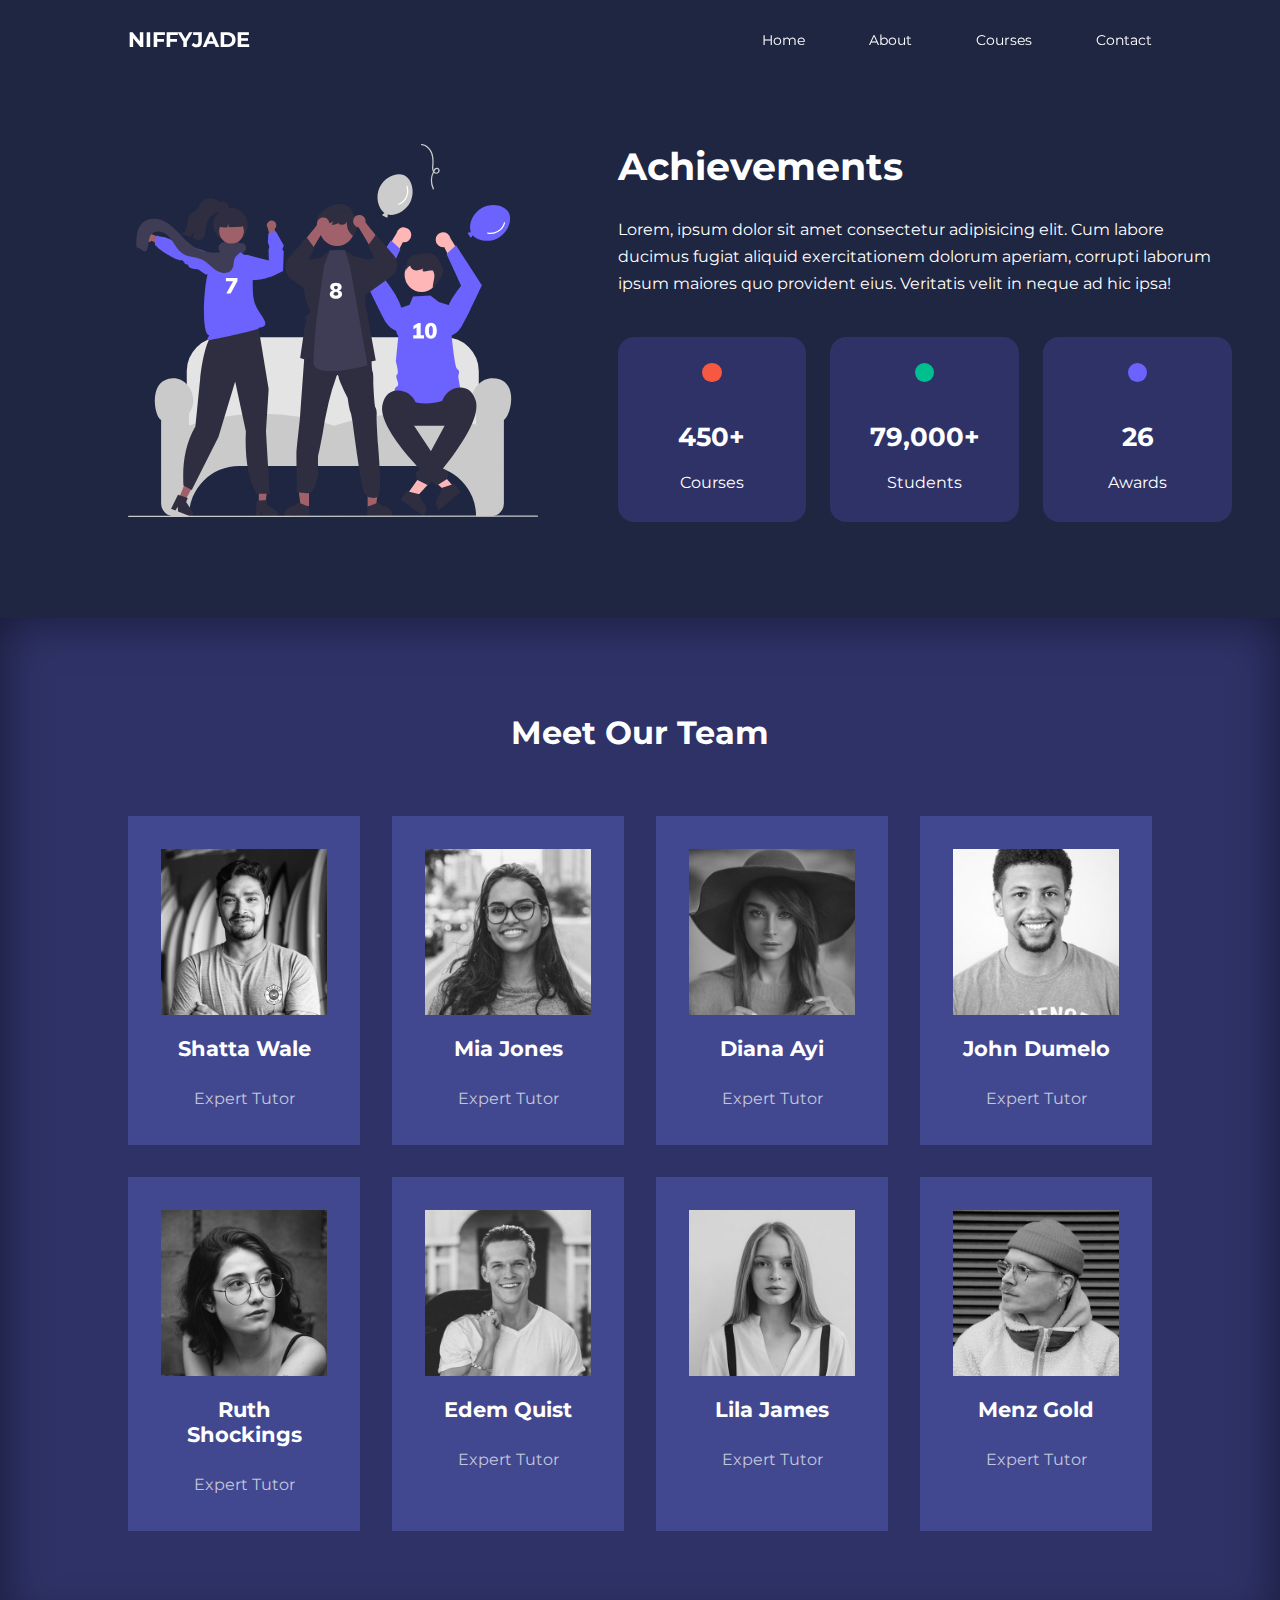
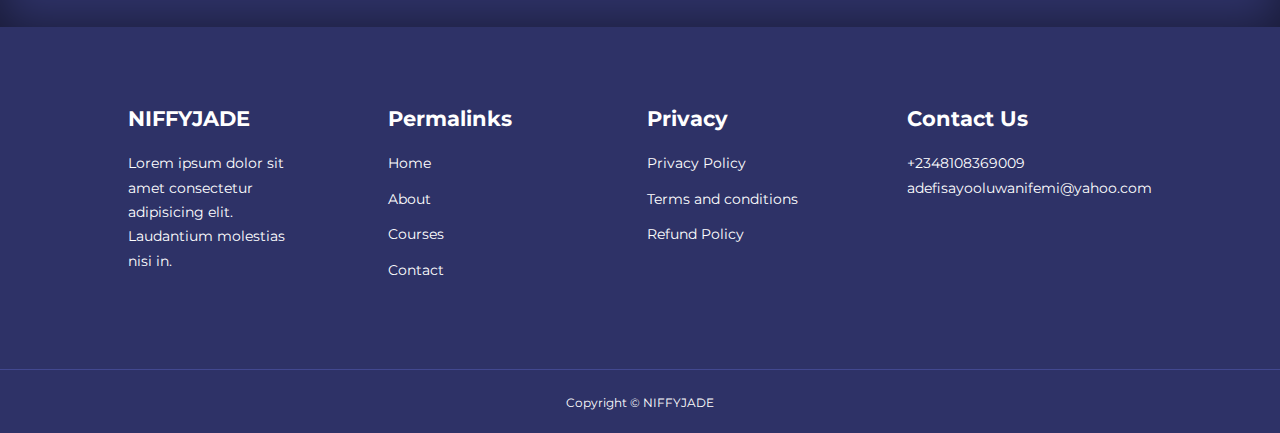
==== Education website/about.html @ f6dd6557 "Add files via upload" ====
<!DOCTYPE html>
<html lang="en">
<head>
    <meta charset="UTF-8">
    <meta http-equiv="X-UA-Compatible" content="IE=edge">
    <meta name="viewport" content="width=device-width, initial-scale=1.0">
    <title>Education Website</title>


    <!-- Iconscout Cdn-->
    <link rel="stylesheet" href="https://unicons.iconscout.com/release/v4.0.8/css/line.css">

    <!-- Google font (Montserrat) -->
    <link rel="preconnect" href="https://fonts.googleapis.com">
    <link rel="preconnect" href="https://fonts.gstatic.com" crossorigin>
    <link href="https://fonts.googleapis.com/css2?family=Montserrat:ital,wght@0,300;0,400;0,500;0,600;0,700;0,900;1,800&display=swap" rel="stylesheet">

    <link rel="stylesheet" href="./css/style.css">
    <link rel="stylesheet" href="./css/about.css">
</head>
<body>
    <!------- Navbar ------->
    <nav>
        <div class="container nav__container">
            <a href="index.html"><h4>NIFFYJADE</h4></a>
            <ul class="nav__menu"> 
                    <li><a href="index.html">Home</a></li>
                    <li><a href="about.html">About</a></li>
                    <li><a href="courses.html">Courses</a></li>
                    <li><a href="contact.html">Contact</a></li> 
            </ul>
            <button id="open-menu-btn"><i class="uil uil-bars"></i></button>
            <button id="close-menu-btn"><i class="uil uil-multiply"></i></button>
        </div>
    </nav>
    <!------- End Navbar ------->




    <!---------- Achivement --------->
    <section class="about__achievements">
        <div class="container about__achievements-container">
            <div class="about__achievements-left">
                <img src="./images/about achievements.svg" alt="#">
            </div>

            <div class="about__achievements-right">
                <h1>Achievements</h1>
                <p>
                    Lorem, ipsum dolor sit amet consectetur adipisicing elit. Cum labore ducimus fugiat aliquid exercitationem dolorum aperiam, corrupti laborum ipsum maiores quo provident eius. Veritatis velit in neque ad hic ipsa!
                </p>
                <div class="achievements__cards">
                    <article class="achievement__card">
                        <span class="achievement__icon">
                            <i class="uil uil-video"></i>
                        </span>
                        <h3>450+</h3>
                        <p>Courses</p>
                    </article>

                    <article class="achievement__card">
                        <span class="achievement__icon">
                            <i class="uil uil-users-alt"></i>
                        </span>
                        <h3>79,000+</h3>
                        <p>Students</p>
                    </article>

                    <article class="achievement__card">
                        <span class="achievement__icon">
                            <i class="uil uil-trophy"></i>
                        </span>
                        <h3>26</h3>
                        <p>Awards</p>
                    </article>
                </div>
            </div>
        </div>
    </section>
    <!--------- End Achievement ------>




    <!----- Start Team ---------->
    <section class="team">
        <h2>Meet Our Team</h2>
        <div class="container team__container">
            <article class="team__member">
                <div class="team__member-image">
                    <img src="./images/tm1.jpg" alt="">
                </div>
                <div class="team__member-info">
                    <h4>Shatta Wale</h4>
                    <p>Expert Tutor</p>
                </div>
                <div class="team__member-socials">
                    <a href="https://instagram.com" target="_blank"><i class="uil uil-instagram"></i></a>
                    <a href="https://twitter.com" target="_blank"><i class="uil uil-twitter-alt"></i></a>
                    <a href="https://linkedin.com" target="_blank"><i class="uil uil-linkedin-alt"></i></a>
                </div>
            </article>

            <article class="team__member">
                <div class="team__member-image">
                    <img src="./images/tm2.jpg" alt="">
                </div>
                <div class="team__member-info">
                    <h4>Mia Jones</h4>
                    <p>Expert Tutor</p>
                </div>
                <div class="team__member-socials">
                    <a href="https://instagram.com" target="_blank"><i class="uil uil-instagram"></i></a>
                    <a href="https://twitter.com" target="_blank"><i class="uil uil-twitter-alt"></i></a>
                    <a href="https://linkedin.com" target="_blank"><i class="uil uil-linkedin-alt"></i></a>
                </div>
            </article>

            <article class="team__member">
                <div class="team__member-image">
                    <img src="./images/tm3.jpg" alt="">
                </div>
                <div class="team__member-info">
                    <h4>Diana Ayi</h4>
                    <p>Expert Tutor</p>
                </div>
                <div class="team__member-socials">
                    <a href="https://instagram.com" target="_blank"><i class="uil uil-instagram"></i></a>
                    <a href="https://twitter.com" target="_blank"><i class="uil uil-twitter-alt"></i></a>
                    <a href="https://linkedin.com" target="_blank"><i class="uil uil-linkedin-alt"></i></a>
                </div>
            </article>

            <article class="team__member">
                <div class="team__member-image">
                    <img src="./images/tm4.jpg" alt="">
                </div>
                <div class="team__member-info">
                    <h4>John Dumelo</h4>
                    <p>Expert Tutor</p>
                </div>
                <div class="team__member-socials">
                    <a href="https://instagram.com" target="_blank"><i class="uil uil-instagram"></i></a>
                    <a href="https://twitter.com" target="_blank"><i class="uil uil-twitter-alt"></i></a>
                    <a href="https://linkedin.com" target="_blank"><i class="uil uil-linkedin-alt"></i></a>
                </div>
            </article>

            <article class="team__member">
                <div class="team__member-image">
                    <img src="./images/tm5.jpg" alt="">
                </div>
                <div class="team__member-info">
                    <h4>Ruth Shockings</h4>
                    <p>Expert Tutor</p>
                </div>
                <div class="team__member-socials">
                    <a href="https://instagram.com" target="_blank"><i class="uil uil-instagram"></i></a>
                    <a href="https://twitter.com" target="_blank"><i class="uil uil-twitter-alt"></i></a>
                    <a href="https://linkedin.com" target="_blank"><i class="uil uil-linkedin-alt"></i></a>
                </div>
            </article>

            <article class="team__member">
                <div class="team__member-image">
                    <img src="./images/tm6.jpg" alt="">
                </div>
                <div class="team__member-info">
                    <h4>Edem Quist</h4>
                    <p>Expert Tutor</p>
                </div>
                <div class="team__member-socials">
                    <a href="https://instagram.com" target="_blank"><i class="uil uil-instagram"></i></a>
                    <a href="https://twitter.com" target="_blank"><i class="uil uil-twitter-alt"></i></a>
                    <a href="https://linkedin.com" target="_blank"><i class="uil uil-linkedin-alt"></i></a>
                </div>
            </article>

            <article class="team__member">
                <div class="team__member-image">
                    <img src="./images/tm7.jpg" alt="">
                </div>
                <div class="team__member-info">
                    <h4>Lila James</h4>
                    <p>Expert Tutor</p>
                </div>
                <div class="team__member-socials">
                    <a href="https://instagram.com" target="_blank"><i class="uil uil-instagram"></i></a>
                    <a href="https://twitter.com" target="_blank"><i class="uil uil-twitter-alt"></i></a>
                    <a href="https://linkedin.com" target="_blank"><i class="uil uil-linkedin-alt"></i></a>
                </div>
            </article>

            <article class="team__member">
                <div class="team__member-image">
                    <img src="./images/tm8.jpg" alt="">
                </div>
                <div class="team__member-info">
                    <h4>Menz Gold</h4>
                    <p>Expert Tutor</p>
                </div>
                <div class="team__member-socials">
                    <a href="https://instagram.com" target="_blank"><i class="uil uil-instagram"></i></a>
                    <a href="https://twitter.com" target="_blank"><i class="uil uil-twitter-alt"></i></a>
                    <a href="https://linkedin.com" target="_blank"><i class="uil uil-linkedin-alt"></i></a>
                </div>
            </article>
        </div>
    </section>
    <!----- End Team ----------->



    <!------ Start Footer --------->
    <footer>
        <div class="container footer__container">
            <div class="footer__1">
                <a href="index.html" class="footer__logo"><h4>NIFFYJADE</h4></a>
                <p>
                    Lorem ipsum dolor sit amet consectetur adipisicing elit. Laudantium molestias nisi in.
                </p>
            </div>

            <div class="footer__2">
                <h4>Permalinks</h4>
                <ul class="permalinks">
                    <li><a href="index.html">Home</a></li>
                    <li><a href="about.html">About</a></li>
                    <li><a href="courses.html">Courses</a></li>
                    <li><a href="contact.html">Contact</a></li>
                </ul>
            </div>

            <div class="footer__3">
                <h4>Privacy</h4>
                <ul class="privacy">
                    <li><a href="#">Privacy Policy</a></li>
                    <li><a href="#">Terms and conditions</a></li>
                    <li><a href="#">Refund Policy</a></li>
                </ul>
            </div>

            <div class="footer__4">
                <h4>Contact Us</h4>
                <div>
                    <p>+2348108369009</p>
                    <p>adefisayooluwanifemi@yahoo.com</p>
                </div>

                <ul class="footer__socials">
                    <li>
                        <a href="#"><i class="uil uil-facebook-f"></i></a>
                    </li>
                    <li>
                        <a href="#"><i class="uil uil-instagram-alt"></i></a>
                    </li>
                    <li>
                        <a href="#"><i class="uil uil-twitter"></i></a>
                    </li>
                    <li>
                        <a href="#"><i class="uil uil-linkedin-alt"></i></a>
                    </li>
                </ul>
            </div>
        </div>
        <div class="footer__copyright">
            <small>Copyright &copy; NIFFYJADE</small>
        </div>
    </footer>
    <!-------- End Footer ------------>






    <script src="./main.js"></script>

</body>
</html>
---- Education website/css/style.css ----
* {
    margin: 0;
    padding: 0;
    border: 0;
    outline: 0;
    text-decoration: none;
    list-style: none;
    box-sizing: border-box;
}

:root {
    --color-primary: #6c63ff;
    --color-success: #00bf8e;
    --color-warning: #f7c94b;
    --color-danger: #f75842;
    --color-danger-variant: rgba(247, 88, 66, 0.4);
    --color-white: #fff;
    --color-light: rgba(255, 255, 255, 0.7);
    --color-black: #000;
    --color-bg: #1f2641;
    --color-bg1: #2e3267;
    --color-bg2: #424890;

    --container-width-lg: 80%;
    --container-width-md: 90%;
    --container-width-sm: 94%;

    --transition: all 400ms ease;
}

body {
    font-family: 'Montserrat', sans-serif;
    line-height: 1.7;
    color: var(--color-white);
    background: var(--color-bg);
}

.container {
    width: var(--container-width-lg);
    margin: 0 auto;
}

section {
    padding: 6rem 0;
}

section h2 {
    text-align: center;
    margin-bottom: 4rem;
}

h1, h2, h3, h4, h5 {
    line-height: 1.2;
}

h1 {
    font-size: 2.4rem;
}

h2 {
    font-size: 2rem;
}

h3 {
    font-size: 1.6rem;
}

h4 {
    font-size: 1.3rem;
}

a {
    color: var(--color-white);
}

img {
    width: 100%;
    display: block;
    object-fit: cover;
}

.btn {
    display: inline-block;
    background: var(--color-white);
    color: var(--color-black);
    padding: 1rem 2rem;
    border: 1px solid transparent;
    font-weight: 500;
    transition: var(--transition);
}

.btn:hover {
    background: transparent;
    color: var(--color-white);
    border-color: var(--color-white);
}

.btn-primary {
    background: var(--color-danger);
    color: var(--color-white);
}

/*=========== Navbar ==========*/
nav {
    background: transparent;
    width: 100vw;
    height: 5rem;
    position: fixed;
    top: 0;
    z-index: 11;
}

/* change navbar styles on scroll using javascript */
.window-scroll {
    background: var(--color-primary);
    box-shadow: 0 1rem 2rem rbga(0, 0, 0, 0.2);
}

.nav__container {
    height: 100%;
    display: flex;
    justify-content: space-between;
    align-items: center;
}

nav button {
    display: none;
}

.nav__menu {
    display: flex;
    align-items: center;
    gap: 4rem;
}

.nav__menu a {
    font-size: 0.9rem;
    transition: var(--transition);
}

.nav__menu a:hover {
    color: var(--color-bg2);
}
/*=========== Start Header ========*/
header {
    position: relative;
    top: 5rem;
    overflow: hidden;
    height: 70vh;
    margin-bottom: 5rem;
}

.header__container {
    display: grid;
    grid-template-columns: 1fr 1fr;
    align-items: center;
    gap: 5rem;
    height: 100%;
}

.header__left p {
    margin: 1rem 0 2.4rem;
}

/*========= Categories =======*/
.categories {
    background: var(--color-bg1);
    height: 32rem;
}

.categories h1 {
    line-height: 1;
    margin-bottom: 3rem;
}

.categories__container {
    display: grid;
    grid-template-columns: 40% 60%;
}

.categories__left {
    margin-right: 4rem;
}

.categories__left p {
    margin: 1rem 0 3rem;
}

.categories__right {
    display: grid;
    grid-template-columns: repeat(3, 1fr);
    gap: 1.2rem;
}

.category {
    background: var(--color-bg2);
    padding: 2rem;
    border-radius: 2rem;
    transition: var(--transition);
}

.category:hover{
    box-shadow: 0 3rem 3rem rgba(0, 0, 0, 0.3);
    z-index: 1;
}

.category:nth-child(2) .category__icon {
    background: var(--color-danger);
}

.category:nth-child(3) .category__icon {
    background: var(--color-success);
}

.category:nth-child(4) .category__icon {
    background: var(--color-warning);
}

.category:nth-child(5) .category__icon {
    background: var(--color-success);
}

.category__icon {
    background: var(--color-primary);
    padding: 0.7rem;
    border-radius: 0.9rem;
}

.category h5 {
    margin: 2rem 0 1rem;
}

.category p {
    font-size: 0.85rem;
}

/*======== Start courses =======*/
.courses {
    margin-top: 10rem;
}

.courses__container {
    display: grid;
    grid-template-columns: repeat(3, 1fr);
    gap: 2rem;
}

.course {
    background: var(--color-bg1);
    text-align: center;
    border: 1px solid transparent;
    transition: var(--transition);
}

.course:hover {
    background: transparent;
    border-color: var(--color-primary);
}

.course__info {
    padding: 2rem;
}

.course__info h4 {
    font-size: 1.2rem;
}

.course__info p {
    margin: 1.2rem 0 2rem;
    font-size: 0.9rem;
}

/*============= Start Faqs ========*/
.faqs {
    background: var(--color-bg1);
    box-shadow: inset 0 0 3rem rgba(0, 0, 0, 0.5);
}

.faqs__container {
    display: grid;
    grid-template-columns: 1fr 1fr;
    gap: 1rem;
}

.faq {
    padding: 2rem;
    display: flex;
    align-items: center;
    gap: 1.4rem;
    height: fit-content;
    background: var(--color-primary);
    cursor: pointer;
}

.faq h4 {
    font-size: 1rem;
    line-height: 2.2;
}

.faq__icon {
    align-self: flex-start;
    font-size: 1.2rem;
}

.faq p {
    margin-top: 0.8rem;
    display: none;
}

.faq.open p {
    display: block;
}

/*======== Start Testionials ========*/
.testimonials__container {
    overflow-x: hidden;
    position: relative;
    margin-bottom: 5rem;
}

.testimonial {
    padding-top: 2rem;
}

.avatar {
    width: 6rem;
    height: 6rem;
    border-radius: 50%;
    overflow: hidden;
    margin: 0 auto 1rem;
    border: 1rem solid var(--color-bg1);
}

.testimonial__info {
    text-align: center;
}

.testimonial__body {
    background: var(--color-primary);
    padding: 2rem;
    margin-top: 3rem;
    position: relative;
}

.testimonial__body::before {
    content: '';
    display: block;
    background: linear-gradient(135deg, transparent, var(--color-primary), var(--color-primary), var(--color-primary));
    width: 3rem;
    height: 3rem;
    position: absolute;
    left: 50%;
    top: -1.5rem;
    transform: rotate(45deg);
}

/*=========== Start Footer =========*/
footer {
    background: var(--color-bg1);
    padding-top: 5rem;
    font-size: 0.9rem;
}

.footer__container {
    display: grid;
    grid-template-columns: repeat(4, 1fr);
    gap: 5rem;
}

.footer__container > div h4 {
    margin-bottom: 1.2rem;
}

.footer__1 p {
    margin: 0 0 2rem;
}

footer ul li {
    margin-bottom: 0.7rem;
}

footer ul li a:hover {
    text-decoration: underline;
}

.footer__socials {
    display: flex;
    gap: 1rem;
    font-size: 1.2rem;
    margin-top: 2rem;
}

.footer__copyright {
    text-align: center;
    margin-top: 4rem;
    padding: 1.2rem 0;
    border-top: 1px solid var(--color-bg2);
}

/*======== Media Queries (Tablets) =========*/
@media screen and (max-width: 1024px) {
    .container {
        width: var(--container-width-md);
    }
    
    h1 {
        font-size: 2.2rem;
    }

    h2 {
        font-size: 1.7rem;
    }

    h3 {
        font-size: 1.rem;
    }

    h4 {
        font-size: 1.2rem;
    }

    /*========= Navbar ========*/
    nav button {
        display: inline-block;
        background: transparent;
        font-size: 1.8rem;
        color: var(--color-white);
        cursor: pointer;
    }

    nav button#close-menu-btn {
        display: none;
    }

    .nav__menu {
        position: fixed;
        top: 5rem;
        right: 5%;
        height: fit-content;
        width: 18rem;
        flex-direction: column;
        gap: 0;
        display: none;
    }

    .nav__menu li {
        width: 100%;
        height: 5.8rem;
        animation: animateNavItems 400ms linear forwards;
        transform-origin: top right;
        opacity: 0;
    }

    .nav__menu li:nth-child(2) {
        animation-delay: 200ms;
    }

    .nav__menu li:nth-child(3) {
        animation-delay: 400ms;
    }

    .nav__menu li:nth-child(4) {
        animation-delay: 600ms;
    }

    @keyframes animateNavItems {
        0% {
            transform: rotateZ(-90deg) rotateX(90deg) scale(0.1);
        }

        100% {
            transform: rotateZ(0) rotateX(0) scale(1);
            opacity: 1;
        }
    }

    .nav__menu li a {
        background: var(--color-primary);
        box-shadow: -4rem 6rem 10rem rgba(0, 0, 0, 0.6);
        width: 100%;
        height: 100%;
        display: grid;
        place-items: center;
    }

    .nav__menu li a:hover {
        background: var(--color-bg2);
        color: var(--color-white);
    }

    /*========= Header ==========*/
    header {
        height: 52vh;
        margin-bottom: 4rem;
    }

    .header__container {
        gap: 0;
        padding-bottom: 3rem;
    }

    /*========== Categories ============*/
    .categories {
        height: auto;
    }

    .categories__container {
        grid-template-columns: 1fr;
        gap: 3rem;
    }

    .categories__left {
        margin-right: 0;
    }

    /*======= Popular Courses ========*/
    .courses {
        margin-top: 0;
    }

    .courses__container {
        grid-template-columns: 1fr 1fr;
    }

    /*======== Faqs =======*/
    .faqs__container {
        grid-template-columns: 1fr;
    }

    .faq {
        padding: 1.5rem;
    }

    /*======= Footer =======*/
    .footer__container {
        grid-template-columns: 1fr 1fr;
    }
}

/*============= Media Queries (phone) =========*/
@media screen and (max-width: 600px) {
    .container {
        width: var(--container-width-sm);
    }
    
    /*========== Navbar =========*/
    .nav__menu {
        right: 3%;
    }

    /*====== Header ========*/
    header {
        height: 100vh;
    }

    .header__container {
        grid-template-columns: 1fr;
        text-align: center;
        margin-top: 0;
    }

    .header__left p {
        margin-bottom: 1.3rem;
    }

    /*======== Categories ========*/
    .categories__right {
        grid-template-columns: 1fr 1fr;
        gap: 0.7rem;
    }

    .category {
        padding: 1rem;
        border-radius: 1rem;
    }

    .category__icon {
        margin-top: 4px;
        display: inline-block;
    }

    /*======== Popular Courses ========*/
    .courses__container {
        grid-template-columns: 1fr;
    }

    /*======== Testimonials ========*/
    .testimonial__body {
        padding: 1.2rem;
    }

    /*======== Footer ========*/
    .footer__container {
        grid-template-columns: 1fr;
        text-align: center;
        gap: 2rem;
    }

    .footer__1 p {
        margin: 1rem auto;
    }

    .footer__socials {
        justify-content: center;
    }
}
---- Education website/css/about.css ----
/*========== Achievement ========*/
.about__achievements {
    margin-top: 3rem;
}

.about__achievements-container {
    display: grid;
    grid-template-columns: 40% 60%;
    gap: 5rem;
}

.about__achievements-right > p {
    margin: 1.6rem 0 2.5rem;
}

.achievements__cards {
    display: grid;
    grid-template-columns: repeat(3, 1fr);
    gap: 1.5rem;
}

.achievement__card {
    background: var(--color-bg1);
    padding: 1.6rem;
    border-radius: 1rem;
    text-align: center;
    transition: var(--transition);
}

.achievement__card:hover {
    background: var(--color-bg2);
    box-shadow: 0 3rem 3rem rgba(0, 0, 0, 0.3);
}

.achievement__icon {
    background: var(--color-danger);
    padding: 0.6rem;
    border-radius: 1rem;
    display: inline-block;
    margin-bottom: 2rem;
    font-size: 2rem;
}

.achievement__card:nth-child(2) .achievement__icon {
    background: var(--color-success);
}

.achievement__card:nth-child(3) .achievement__icon {
    background: var(--color-primary);
}

.achievement__card p {
    margin-top: 1rem;
}

/*======== Team =========*/
.team {
    background: var(--color-bg1);
    box-shadow: inset 0 0 3rem rgba(0, 0, 0, 0.5);
}

.team__container {
    display: grid;
    grid-template-columns: repeat(4, 1fr);
    gap: 2rem;
}

.team__member {
    background: var(--color-bg2);
    padding: 2rem;
    border: 1px solid transparent;
    transition: var(--transition);
    position: relative;
    overflow: hidden;
}

.team__member:hover {
    background: transparent;
    border-color: var(--color-primary);
}

.team__member-image img {
    filter: saturate(0);
}

.team__member:hover img {
    filter: saturate(1);
}

.team__member-info * {
    text-align: center;
    margin-top: 1.4rem;
}

.team__member-info p {
    color: var(--color-light);
}

.team__member-socials {
    position: absolute;
    top: 50%;
    transform: translateY(-50%);
    right: -100%;
    display: flex;
    flex-direction: column;
    background: var(--color-primary);
    border-radius: 1rem 0 0 1rem;
    box-shadow: -2rem 0 2rem rgba(0, 0, 0, 0.3);
    transition: var(--transition);
}

.team__member:hover .team__member-socials {
    right: 0;
}

.team__member-socials a {
    padding: 1rem;
}

/*======== Media qUERIES (tablet) =========*/
@media screen and (max-width: 1024px) {
    .about__achievements {
        margin-top: 2rem;
    }  

    .about__achievements-container {
        grid-template-columns: 1fr;
        gap: 4rem;
    }

    .about__achievements-left {
        width: 80%;
        margin: 0 auto;
    }

    .team__container {
        grid-template-columns: repeat(3, 1fr);
        gap: 1.5rem;
    }

    .team__member {
        padding: 1rem;
    }
}

/*======== Media qUERIES (mobile) =========*/
@media screen and (max-width: 600px) {
    .achievements__cards {
        grid-template-columns: 1fr 1fr;
        gap: 0.7rem;
    }

    .team__container {
        grid-template-columns: repeat(2, 1fr);
        gap: 0.7rem;
    }

    .team__member {
        padding: 0;
    }

    .team__member p {
        margin-bottom: 1.5rem;
    }
}
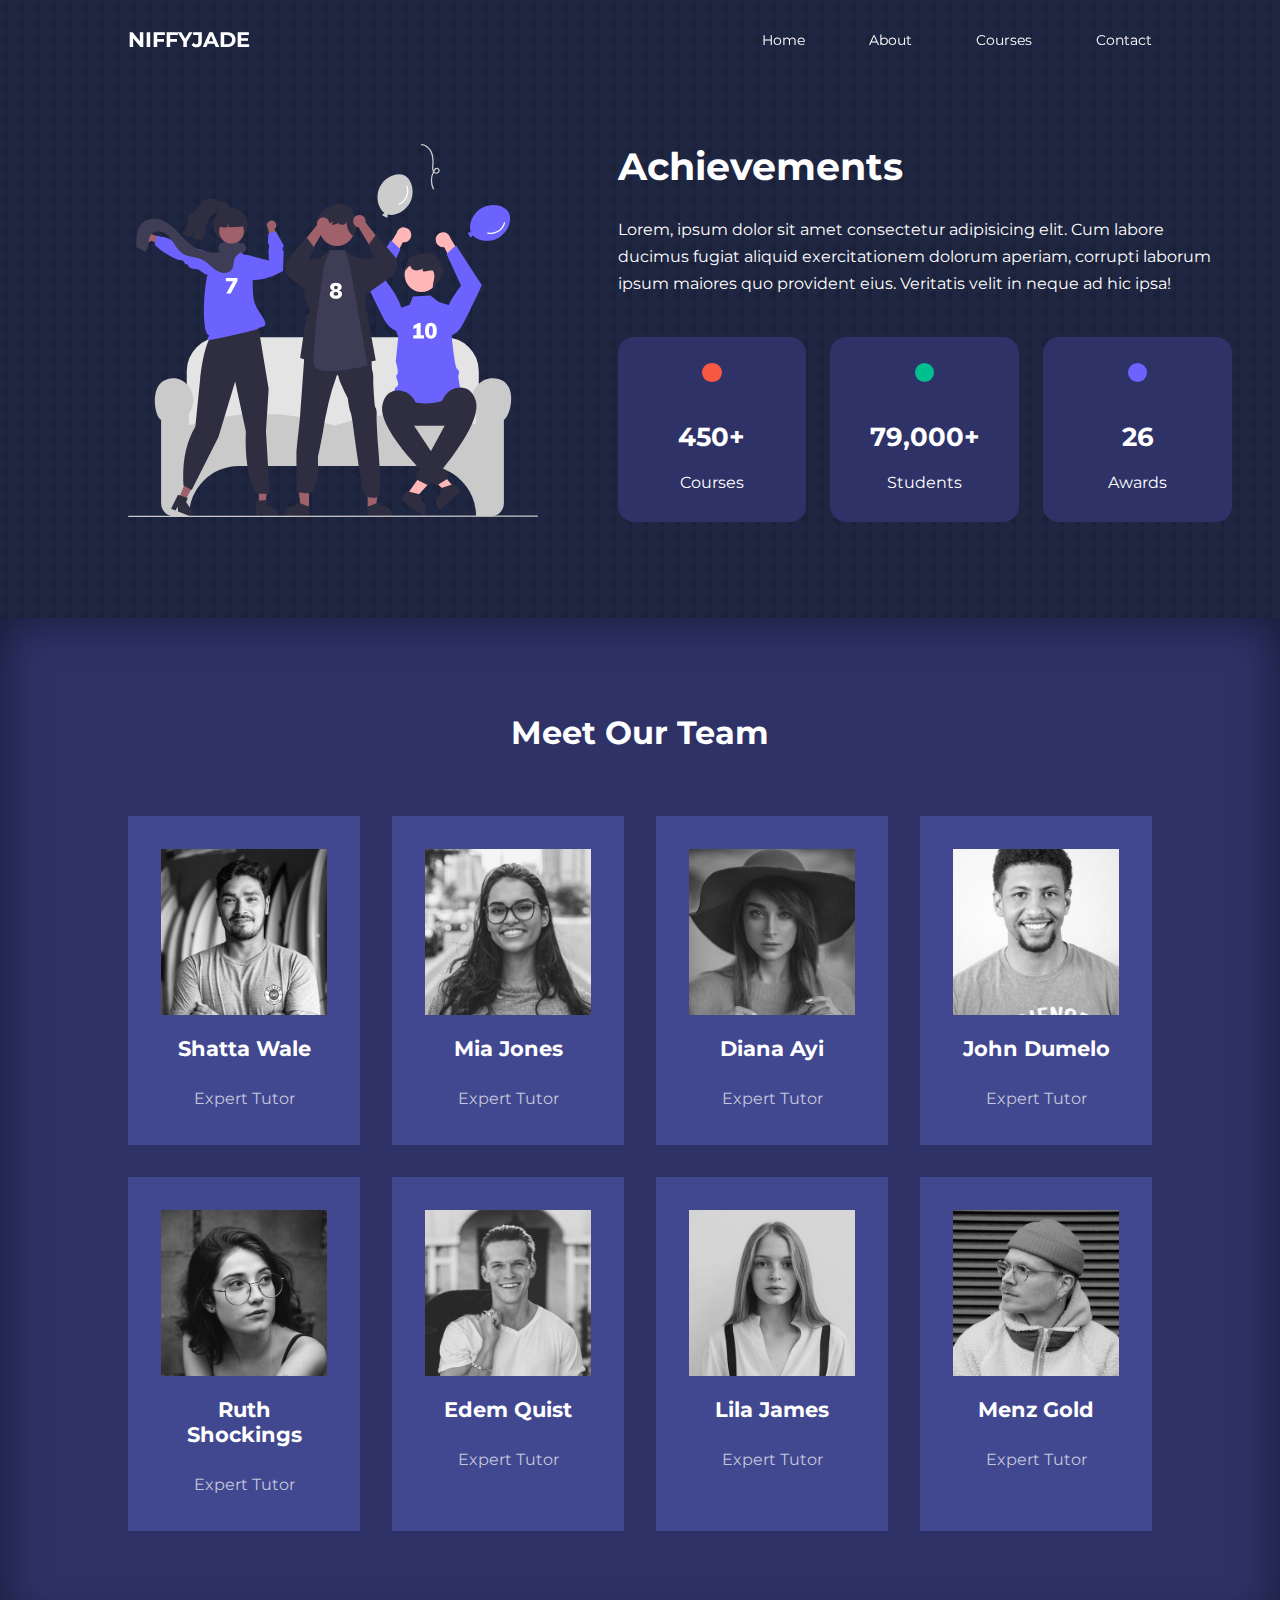
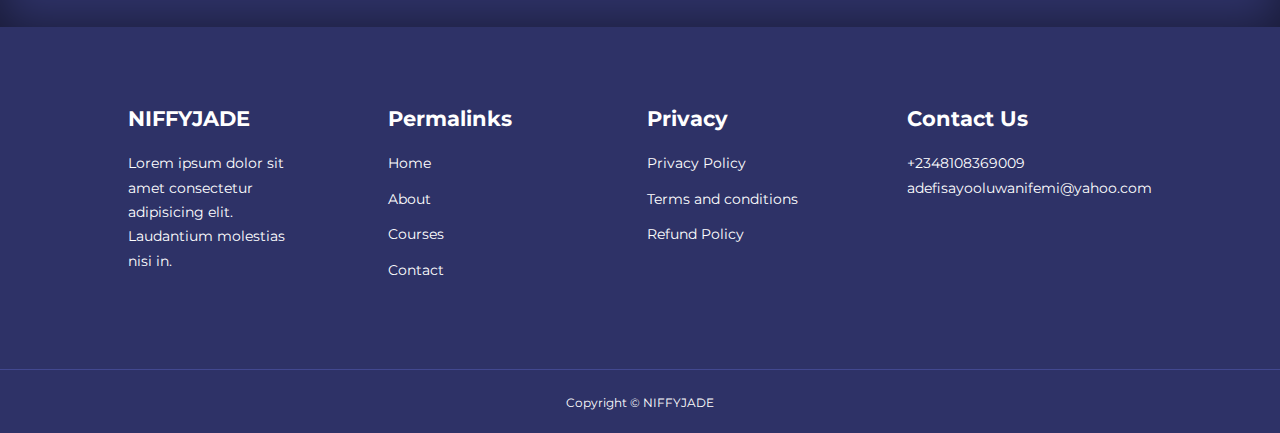
==== commit fd7d06a8: "Add files via upload" ====
--- a/Education website/about.html
+++ b/Education website/about.html
@@ -17,6 +17,10 @@
 
     <link rel="stylesheet" href="./css/style.css">
     <link rel="stylesheet" href="./css/about.css">
+
+    <style>
+        body { background-image: url("./images/bg-texture.png"); }
+    </style>
 </head>
 <body>
     <!------- Navbar ------->
